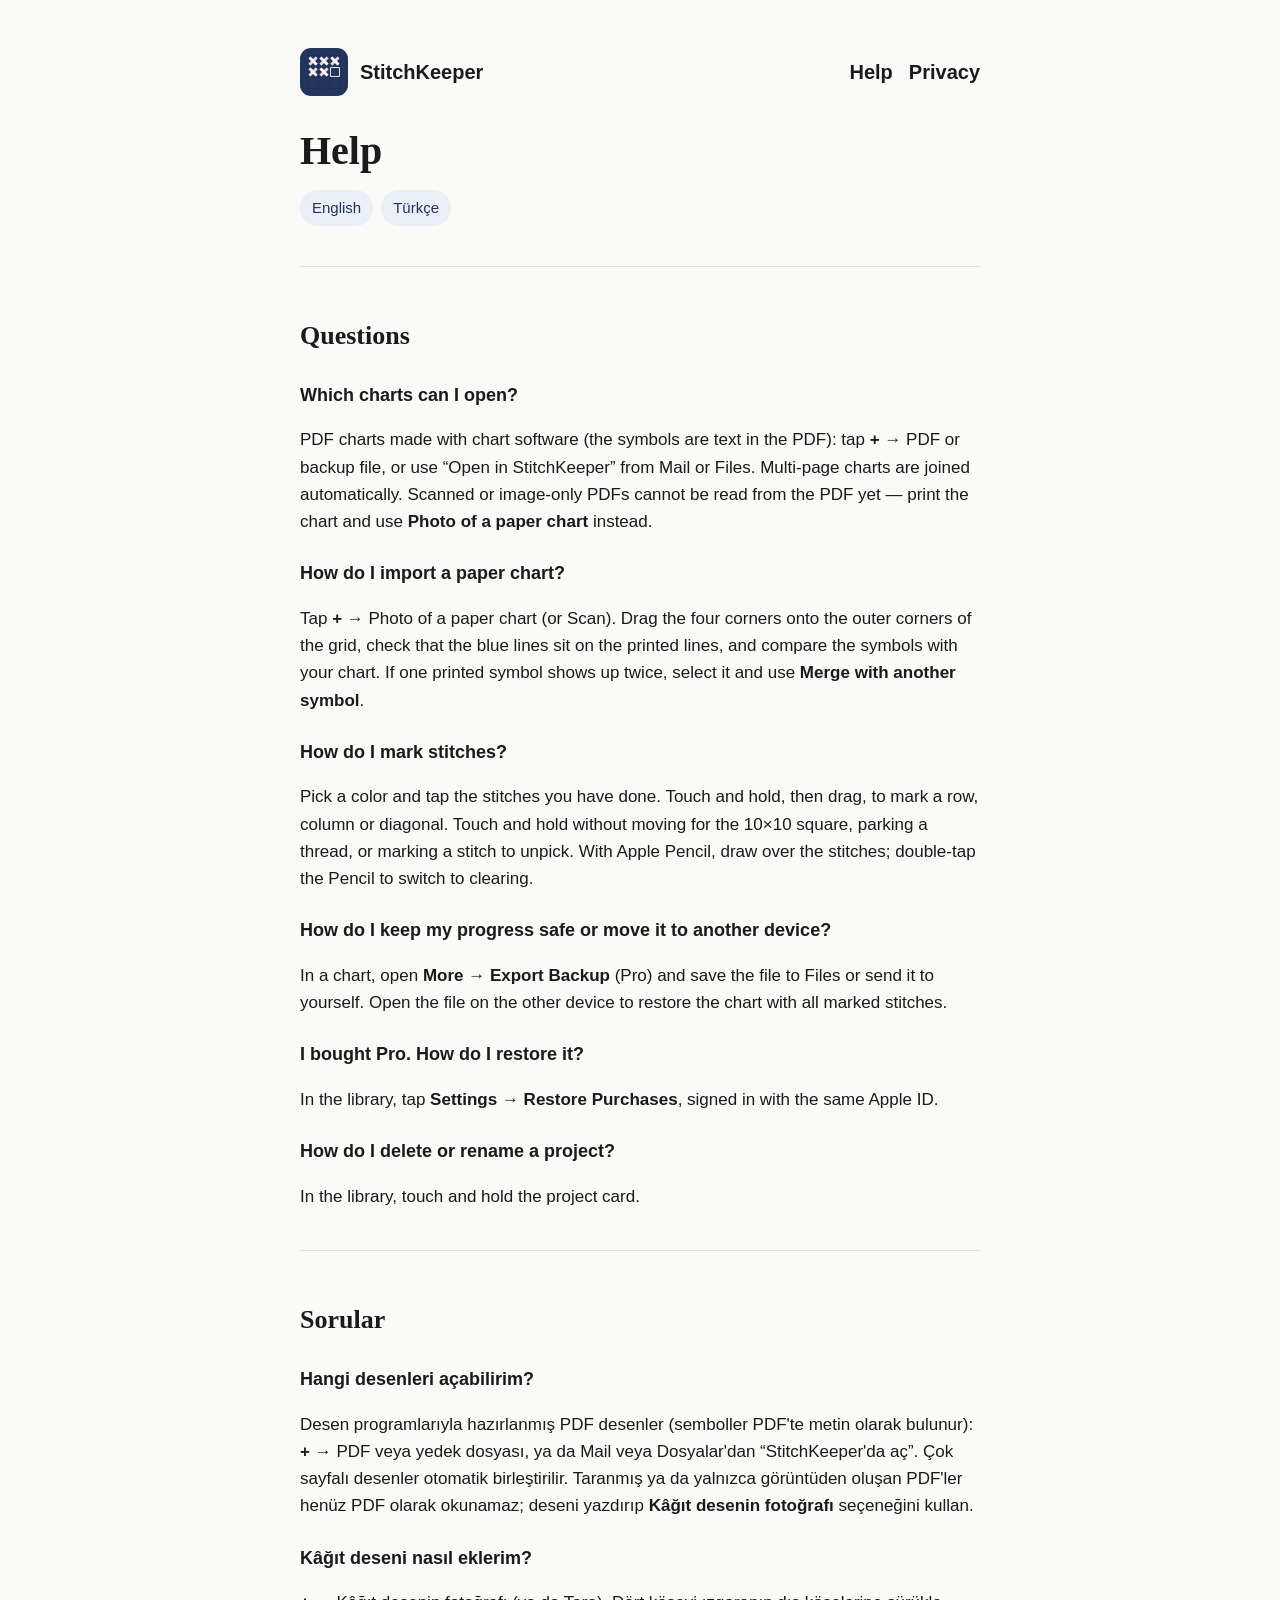
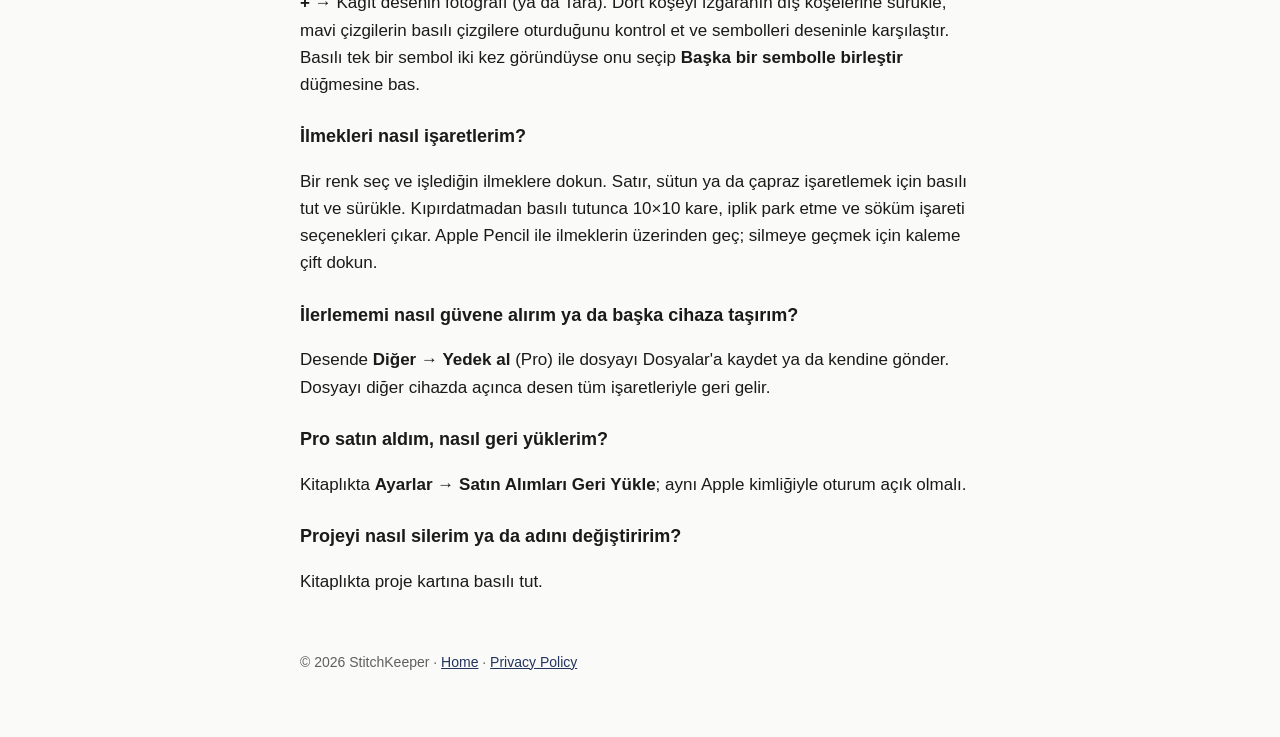
==== support/index.html @ 3dac23a9 "StitchKeeper site: home, privacy policy (5 languages), help Co-Authored-By: Claude Opus 5.5 <noreply" ====
<!doctype html>
<html lang="en">
<head>
<meta charset="utf-8">
<meta name="viewport" content="width=device-width, initial-scale=1">
<title>StitchKeeper Help</title>
<link rel="icon" href="../icon.png">
<link rel="stylesheet" href="../style.css">
</head>
<body>
<main>
  <header class="site">
    <img src="../icon.png" alt="">
    <a href="../">StitchKeeper</a>
    <nav><a href="./">Help</a><a href="../privacy/">Privacy</a></nav>
  </header>

  <h1>Help</h1>
  <div class="langs"><a href="#en">English</a><a href="#tr">Türkçe</a></div>

  <section class="lang" id="en" lang="en">
    <h2>Questions</h2>
    <h3>Which charts can I open?</h3>
    <p>PDF charts made with chart software (the symbols are text in the PDF): tap <strong>+</strong> → PDF or backup file, or use “Open in StitchKeeper” from Mail or Files. Multi-page charts are joined automatically. Scanned or image-only PDFs cannot be read from the PDF yet — print the chart and use <strong>Photo of a paper chart</strong> instead.</p>
    <h3>How do I import a paper chart?</h3>
    <p>Tap <strong>+</strong> → Photo of a paper chart (or Scan). Drag the four corners onto the outer corners of the grid, check that the blue lines sit on the printed lines, and compare the symbols with your chart. If one printed symbol shows up twice, select it and use <strong>Merge with another symbol</strong>.</p>
    <h3>How do I mark stitches?</h3>
    <p>Pick a color and tap the stitches you have done. Touch and hold, then drag, to mark a row, column or diagonal. Touch and hold without moving for the 10×10 square, parking a thread, or marking a stitch to unpick. With Apple Pencil, draw over the stitches; double-tap the Pencil to switch to clearing.</p>
    <h3>How do I keep my progress safe or move it to another device?</h3>
    <p>In a chart, open <strong>More → Export Backup</strong> (Pro) and save the file to Files or send it to yourself. Open the file on the other device to restore the chart with all marked stitches.</p>
    <h3>I bought Pro. How do I restore it?</h3>
    <p>In the library, tap <strong>Settings → Restore Purchases</strong>, signed in with the same Apple ID.</p>
    <h3>How do I delete or rename a project?</h3>
    <p>In the library, touch and hold the project card.</p>
  </section>

  <section class="lang" id="tr" lang="tr">
    <h2>Sorular</h2>
    <h3>Hangi desenleri açabilirim?</h3>
    <p>Desen programlarıyla hazırlanmış PDF desenler (semboller PDF'te metin olarak bulunur): <strong>+</strong> → PDF veya yedek dosyası, ya da Mail veya Dosyalar'dan “StitchKeeper'da aç”. Çok sayfalı desenler otomatik birleştirilir. Taranmış ya da yalnızca görüntüden oluşan PDF'ler henüz PDF olarak okunamaz; deseni yazdırıp <strong>Kâğıt desenin fotoğrafı</strong> seçeneğini kullan.</p>
    <h3>Kâğıt deseni nasıl eklerim?</h3>
    <p><strong>+</strong> → Kâğıt desenin fotoğrafı (ya da Tara). Dört köşeyi ızgaranın dış köşelerine sürükle, mavi çizgilerin basılı çizgilere oturduğunu kontrol et ve sembolleri deseninle karşılaştır. Basılı tek bir sembol iki kez göründüyse onu seçip <strong>Başka bir sembolle birleştir</strong> düğmesine bas.</p>
    <h3>İlmekleri nasıl işaretlerim?</h3>
    <p>Bir renk seç ve işlediğin ilmeklere dokun. Satır, sütun ya da çapraz işaretlemek için basılı tut ve sürükle. Kıpırdatmadan basılı tutunca 10×10 kare, iplik park etme ve söküm işareti seçenekleri çıkar. Apple Pencil ile ilmeklerin üzerinden geç; silmeye geçmek için kaleme çift dokun.</p>
    <h3>İlerlememi nasıl güvene alırım ya da başka cihaza taşırım?</h3>
    <p>Desende <strong>Diğer → Yedek al</strong> (Pro) ile dosyayı Dosyalar'a kaydet ya da kendine gönder. Dosyayı diğer cihazda açınca desen tüm işaretleriyle geri gelir.</p>
    <h3>Pro satın aldım, nasıl geri yüklerim?</h3>
    <p>Kitaplıkta <strong>Ayarlar → Satın Alımları Geri Yükle</strong>; aynı Apple kimliğiyle oturum açık olmalı.</p>
    <h3>Projeyi nasıl silerim ya da adını değiştiririm?</h3>
    <p>Kitaplıkta proje kartına basılı tut.</p>
  </section>

  <!-- Contact: Apple asks for a way to reach the developer on the support page.
       Add it here before App Store submission. -->

  <footer>© 2026 StitchKeeper · <a href="../">Home</a> · <a href="../privacy/">Privacy Policy</a></footer>
</main>
</body>
</html>
---- style.css ----
:root {
  --bg: #FAFAF8; --surface: #FFFFFF; --text: #1A1A1A; --muted: #5F5F5F;
  --accent: #23345E; --accent-soft: #EBEFF7; --line: #E8E0D8;
  color-scheme: light dark;
}
@media (prefers-color-scheme: dark) {
  :root { --bg: #161514; --surface: #21201D; --text: #F6F4F0; --muted: #A6A098;
          --accent: #8FA6DB; --accent-soft: #1C2233; --line: #383530; }
}
* { box-sizing: border-box; }
body { margin: 0; background: var(--bg); color: var(--text);
       font: 17px/1.6 -apple-system, BlinkMacSystemFont, "Segoe UI", Roboto, sans-serif; }
main { max-width: 720px; margin: 0 auto; padding: 48px 20px 64px; }
header.site { display: flex; align-items: center; gap: 12px; margin-bottom: 32px; }
header.site img { width: 48px; height: 48px; border-radius: 11px; }
header.site a { color: var(--text); text-decoration: none; font-weight: 600; font-size: 20px; }
nav { margin-left: auto; display: flex; gap: 16px; font-size: 15px; }
nav a { color: var(--muted); text-decoration: none; }
nav a:hover { color: var(--accent); }
h1 { font-family: "New York", Georgia, serif; font-size: 40px; line-height: 1.15; margin: 0 0 12px; }
h2 { font-family: "New York", Georgia, serif; font-size: 26px; margin: 40px 0 8px; }
h3 { font-size: 18px; margin: 24px 0 4px; }
p, li { color: var(--text); }
.lead { font-size: 20px; color: var(--muted); }
.muted { color: var(--muted); font-size: 15px; }
a { color: var(--accent); }
.card { background: var(--surface); border: 1px solid var(--line); border-radius: 14px; padding: 20px 22px; margin: 16px 0; }
.features { list-style: none; padding: 0; display: grid; gap: 12px; }
.features li { background: var(--surface); border: 1px solid var(--line); border-radius: 12px; padding: 14px 16px; }
.langs { display: flex; flex-wrap: wrap; gap: 8px; margin: 16px 0 8px; }
.langs a { background: var(--accent-soft); padding: 6px 12px; border-radius: 999px; text-decoration: none; font-size: 15px; }
section.lang { border-top: 1px solid var(--line); margin-top: 40px; padding-top: 8px; }
footer { margin-top: 56px; font-size: 14px; color: var(--muted); }
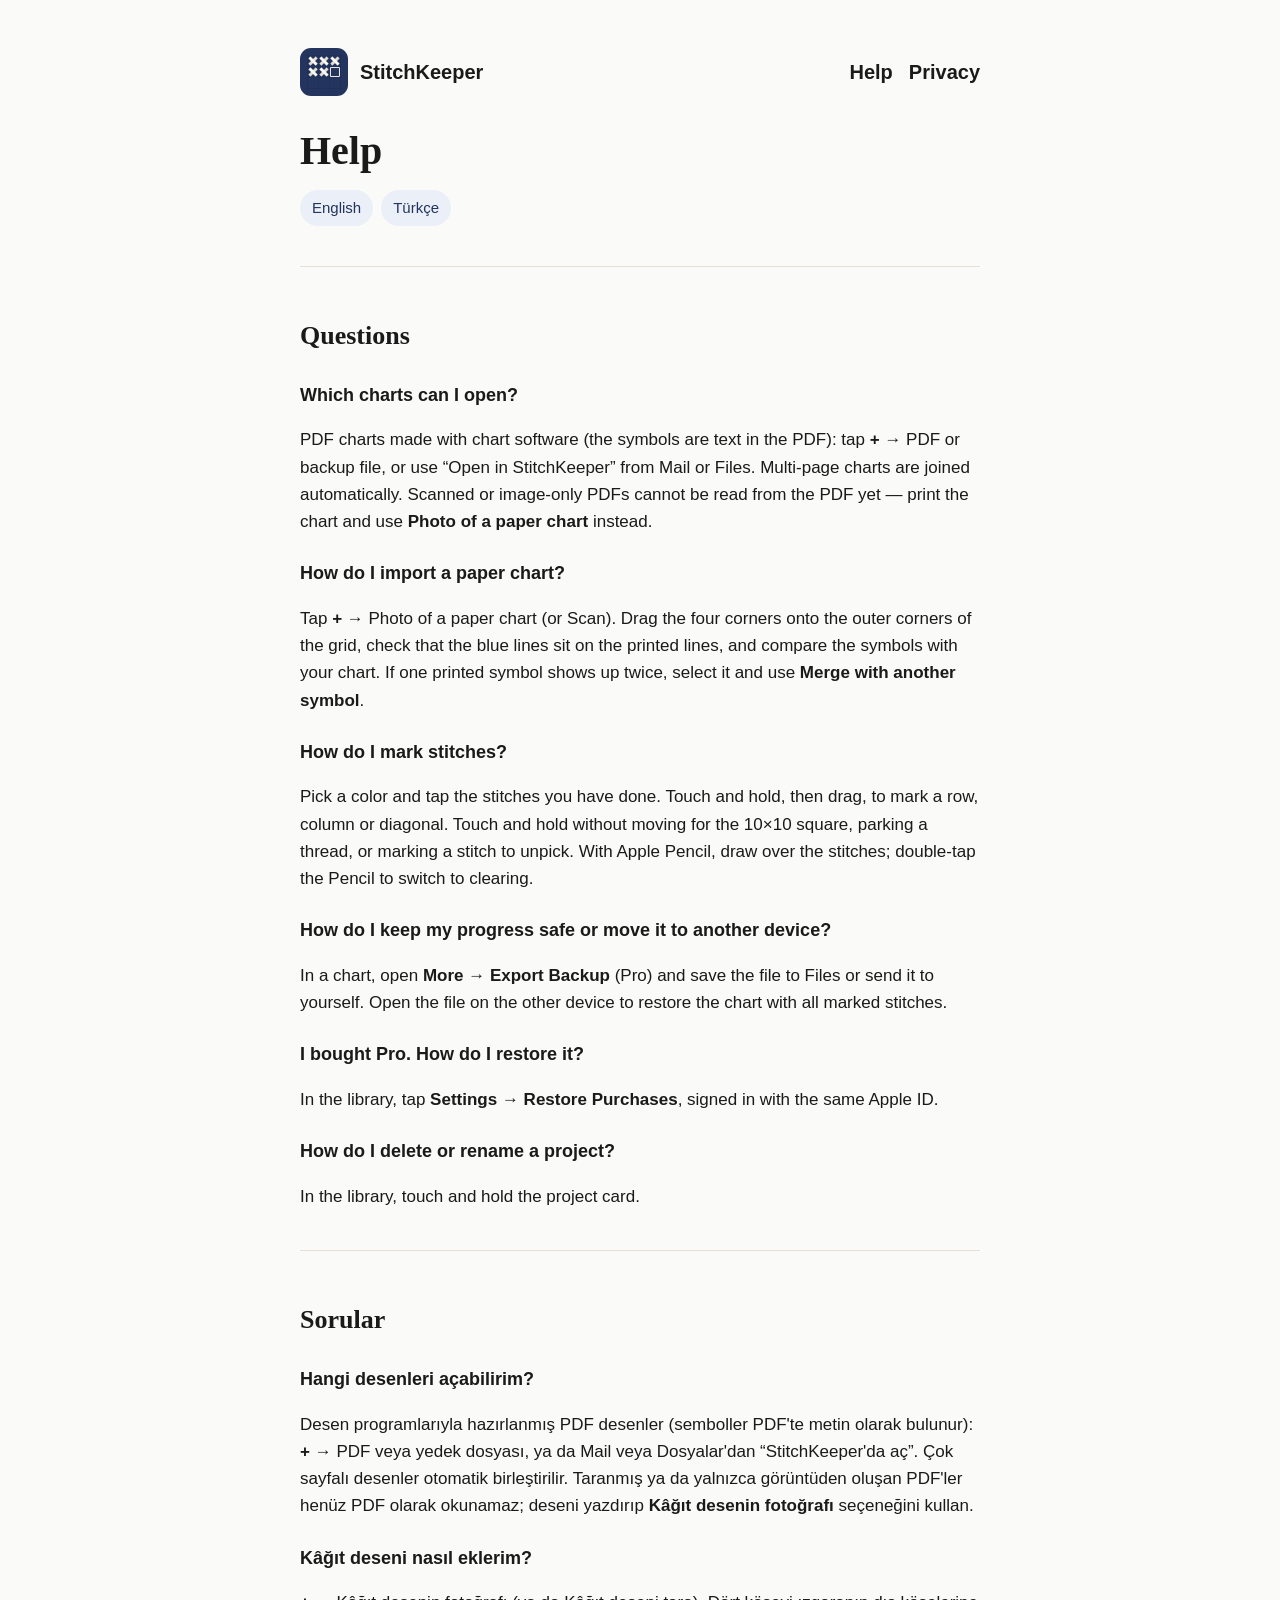
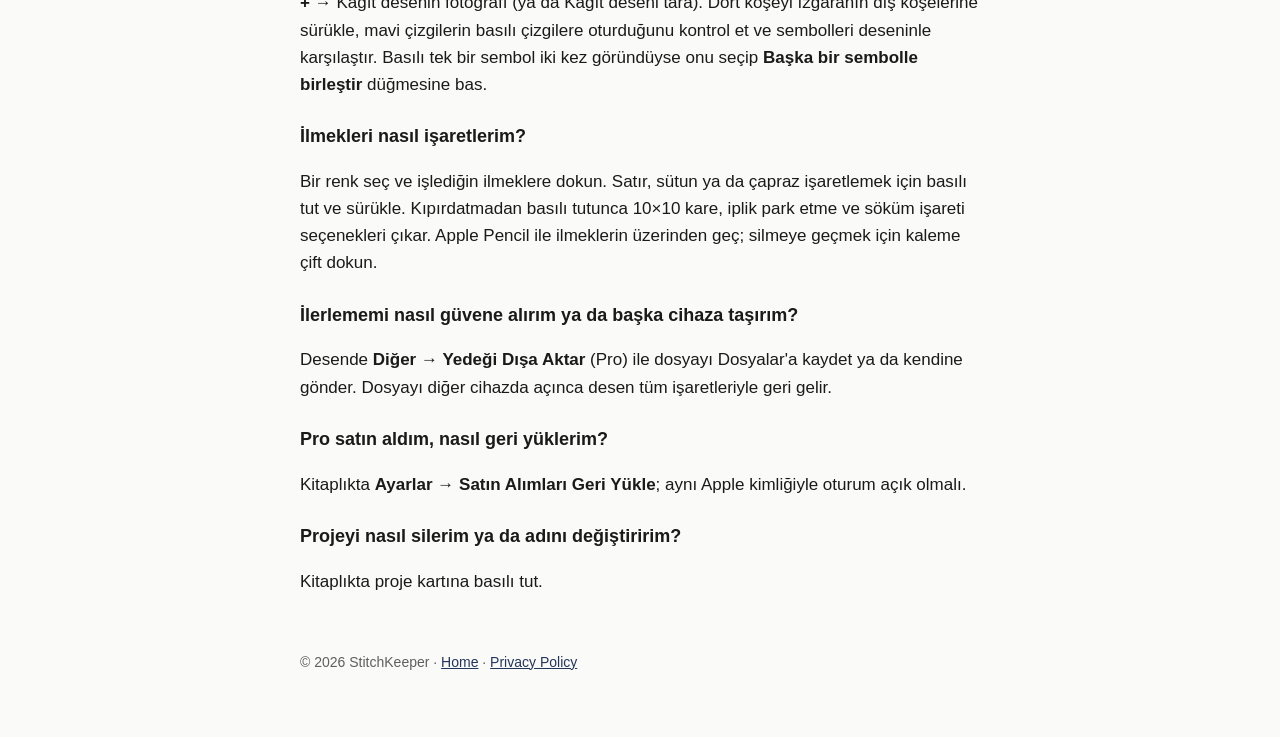
==== commit ea5226de: "Help: exact Turkish button names Co-Authored-By: Claude Opus 5.5 <noreply@anthropic.com>" ====
--- a/support/index.html
+++ b/support/index.html
@@ -39,11 +39,11 @@
     <h3>Hangi desenleri açabilirim?</h3>
     <p>Desen programlarıyla hazırlanmış PDF desenler (semboller PDF'te metin olarak bulunur): <strong>+</strong> → PDF veya yedek dosyası, ya da Mail veya Dosyalar'dan “StitchKeeper'da aç”. Çok sayfalı desenler otomatik birleştirilir. Taranmış ya da yalnızca görüntüden oluşan PDF'ler henüz PDF olarak okunamaz; deseni yazdırıp <strong>Kâğıt desenin fotoğrafı</strong> seçeneğini kullan.</p>
     <h3>Kâğıt deseni nasıl eklerim?</h3>
-    <p><strong>+</strong> → Kâğıt desenin fotoğrafı (ya da Tara). Dört köşeyi ızgaranın dış köşelerine sürükle, mavi çizgilerin basılı çizgilere oturduğunu kontrol et ve sembolleri deseninle karşılaştır. Basılı tek bir sembol iki kez göründüyse onu seçip <strong>Başka bir sembolle birleştir</strong> düğmesine bas.</p>
+    <p><strong>+</strong> → Kâğıt desenin fotoğrafı (ya da Kâğıt deseni tara). Dört köşeyi ızgaranın dış köşelerine sürükle, mavi çizgilerin basılı çizgilere oturduğunu kontrol et ve sembolleri deseninle karşılaştır. Basılı tek bir sembol iki kez göründüyse onu seçip <strong>Başka bir sembolle birleştir</strong> düğmesine bas.</p>
     <h3>İlmekleri nasıl işaretlerim?</h3>
     <p>Bir renk seç ve işlediğin ilmeklere dokun. Satır, sütun ya da çapraz işaretlemek için basılı tut ve sürükle. Kıpırdatmadan basılı tutunca 10×10 kare, iplik park etme ve söküm işareti seçenekleri çıkar. Apple Pencil ile ilmeklerin üzerinden geç; silmeye geçmek için kaleme çift dokun.</p>
     <h3>İlerlememi nasıl güvene alırım ya da başka cihaza taşırım?</h3>
-    <p>Desende <strong>Diğer → Yedek al</strong> (Pro) ile dosyayı Dosyalar'a kaydet ya da kendine gönder. Dosyayı diğer cihazda açınca desen tüm işaretleriyle geri gelir.</p>
+    <p>Desende <strong>Diğer → Yedeği Dışa Aktar</strong> (Pro) ile dosyayı Dosyalar'a kaydet ya da kendine gönder. Dosyayı diğer cihazda açınca desen tüm işaretleriyle geri gelir.</p>
     <h3>Pro satın aldım, nasıl geri yüklerim?</h3>
     <p>Kitaplıkta <strong>Ayarlar → Satın Alımları Geri Yükle</strong>; aynı Apple kimliğiyle oturum açık olmalı.</p>
     <h3>Projeyi nasıl silerim ya da adını değiştiririm?</h3>
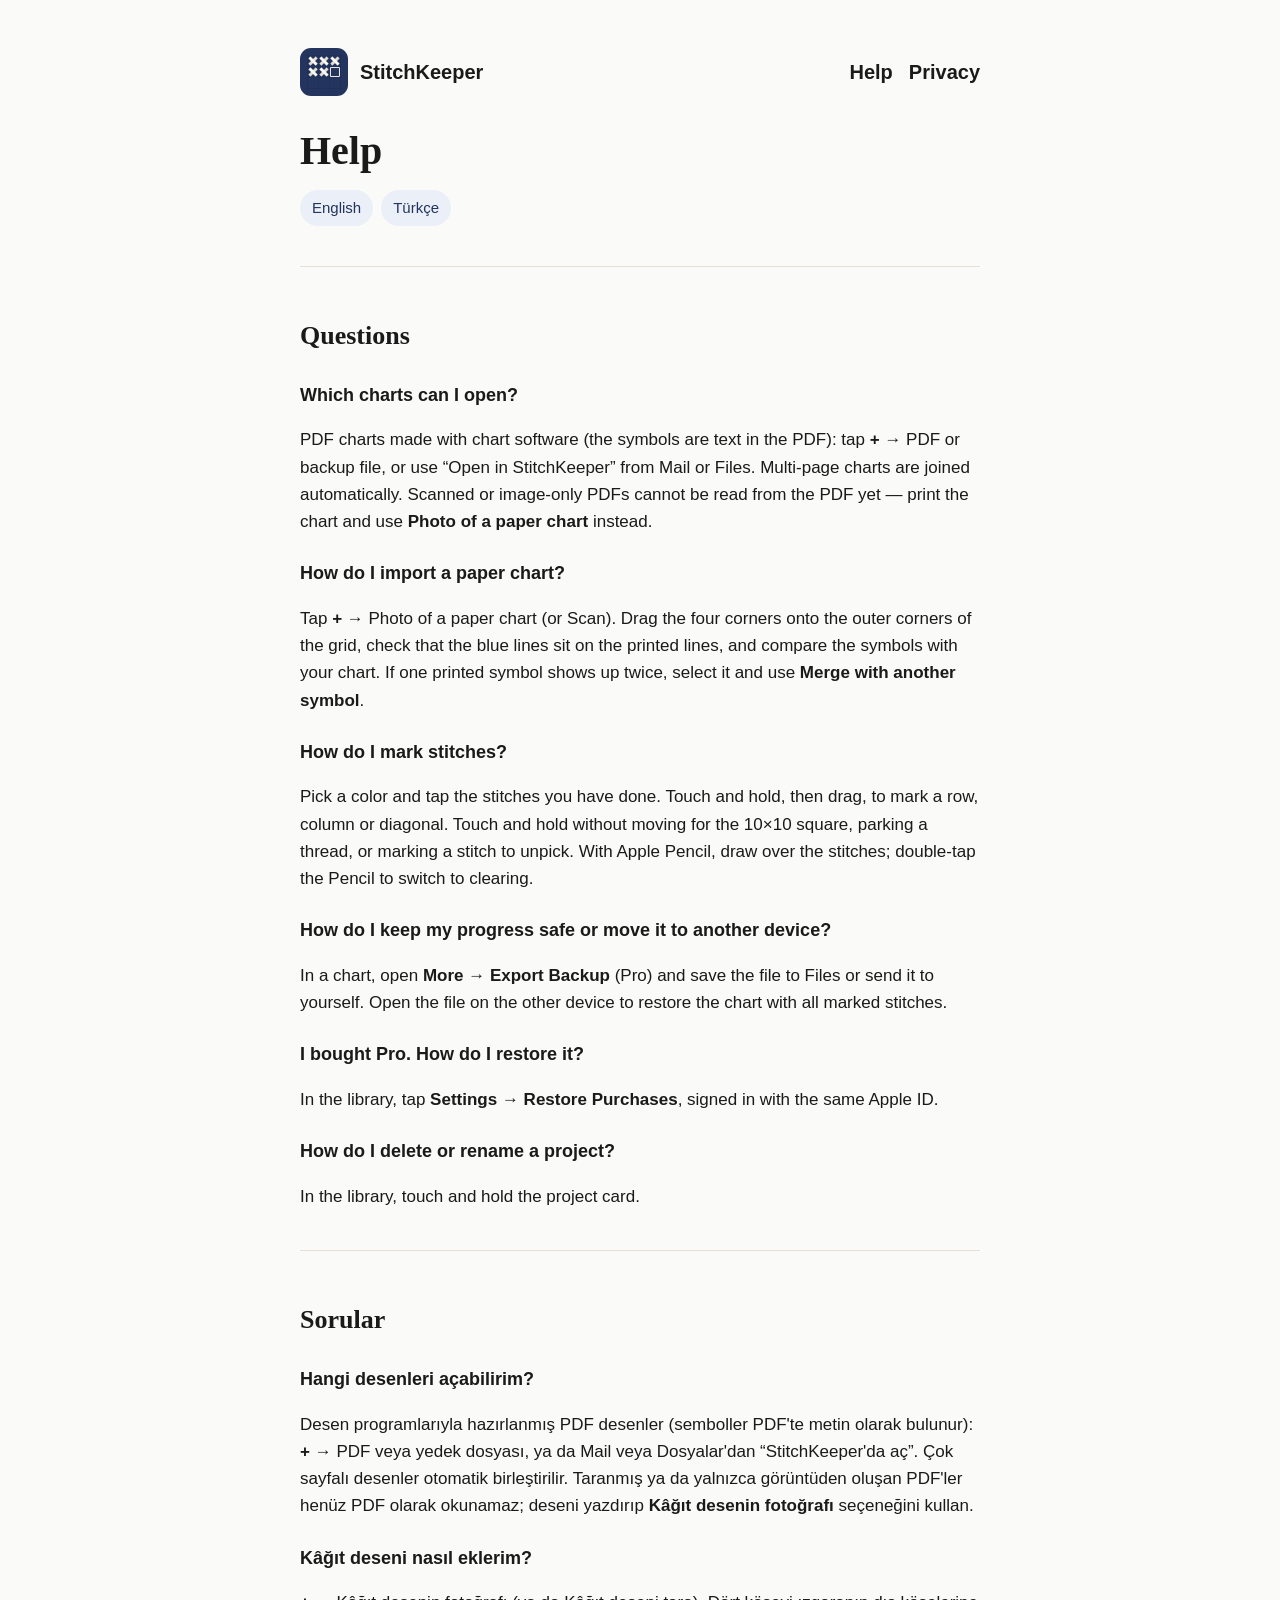
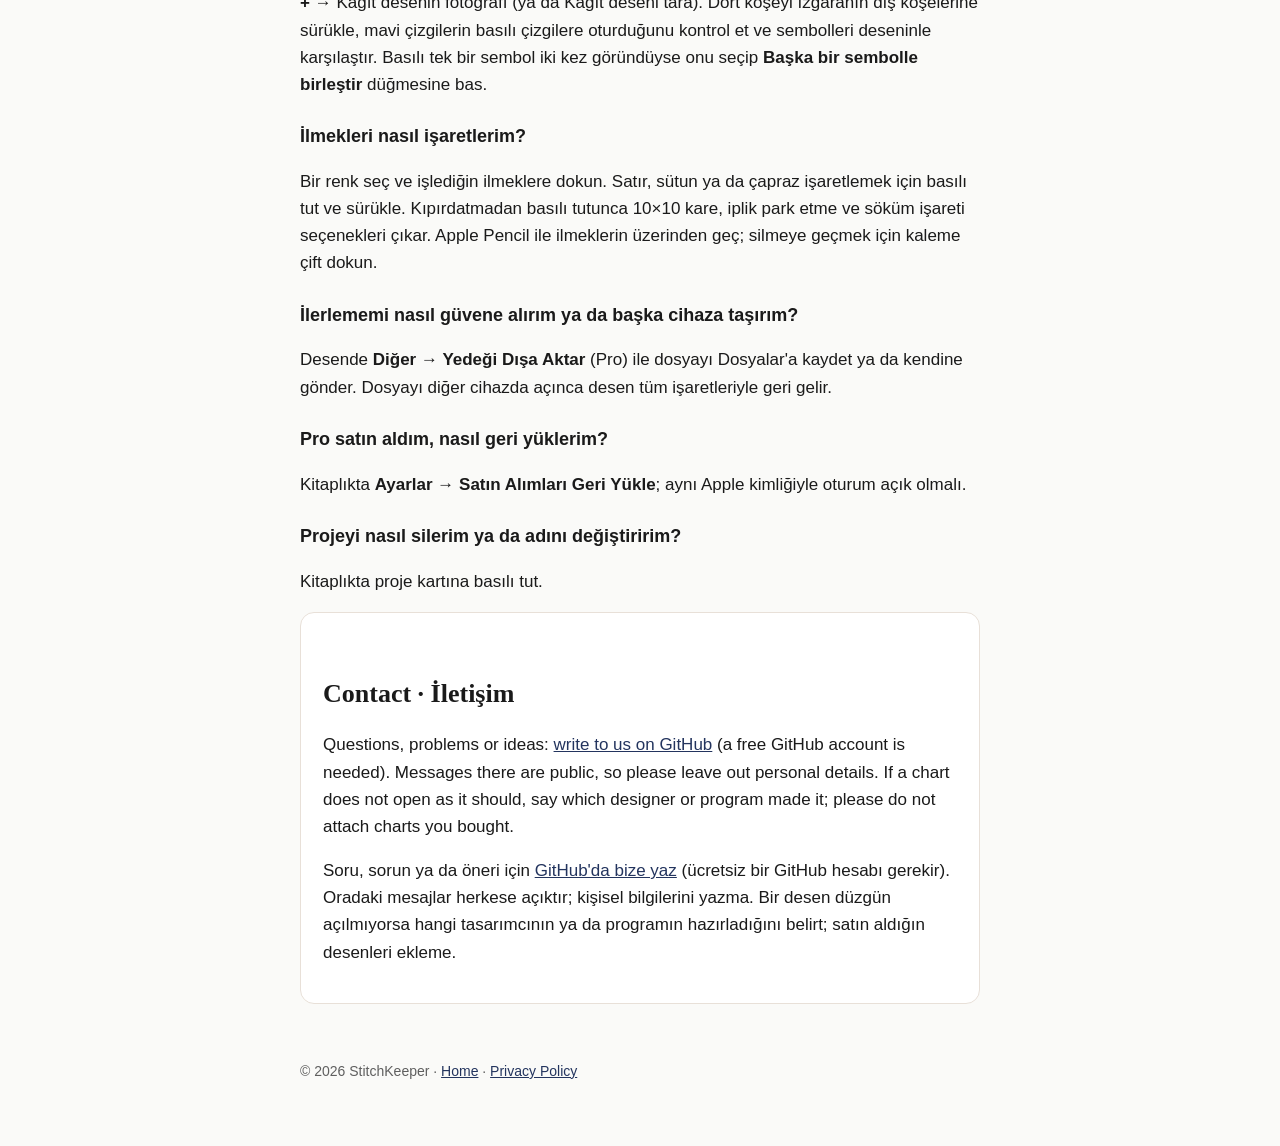
==== commit a9e23830: "Help: contact through GitHub issues; privacy: project photos Co-Authored-By: Claude Opus 5.5 <norepl" ====
--- a/support/index.html
+++ b/support/index.html
@@ -50,8 +50,11 @@
     <p>Kitaplıkta proje kartına basılı tut.</p>
   </section>
 
-  <!-- Contact: Apple asks for a way to reach the developer on the support page.
-       Add it here before App Store submission. -->
+  <section class="card" id="contact">
+    <h2>Contact · İletişim</h2>
+    <p lang="en">Questions, problems or ideas: <a href="https://github.com/stitchkeeper/stitchkeeper.github.io/issues/new">write to us on GitHub</a> (a free GitHub account is needed). Messages there are public, so please leave out personal details. If a chart does not open as it should, say which designer or program made it; please do not attach charts you bought.</p>
+    <p lang="tr">Soru, sorun ya da öneri için <a href="https://github.com/stitchkeeper/stitchkeeper.github.io/issues/new">GitHub'da bize yaz</a> (ücretsiz bir GitHub hesabı gerekir). Oradaki mesajlar herkese açıktır; kişisel bilgilerini yazma. Bir desen düzgün açılmıyorsa hangi tasarımcının ya da programın hazırladığını belirt; satın aldığın desenleri ekleme.</p>
+  </section>
 
   <footer>© 2026 StitchKeeper · <a href="../">Home</a> · <a href="../privacy/">Privacy Policy</a></footer>
 </main>
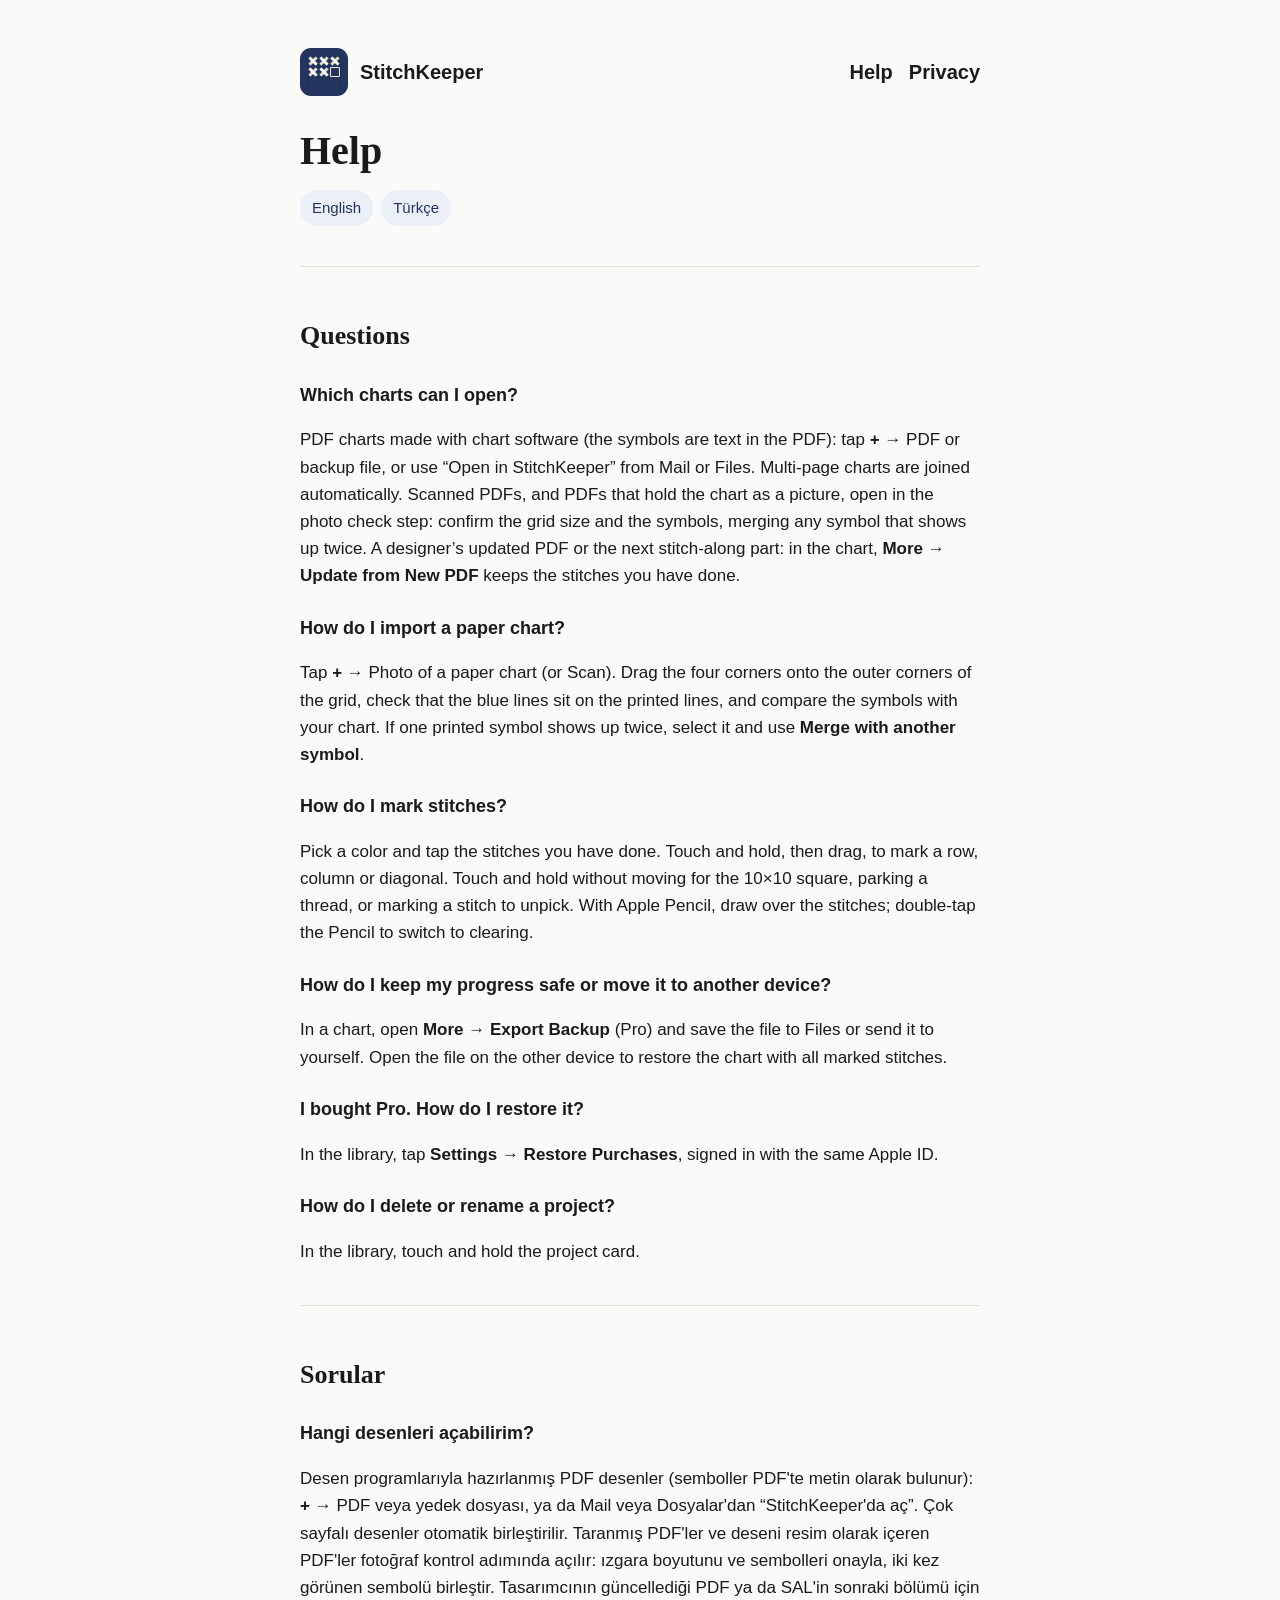
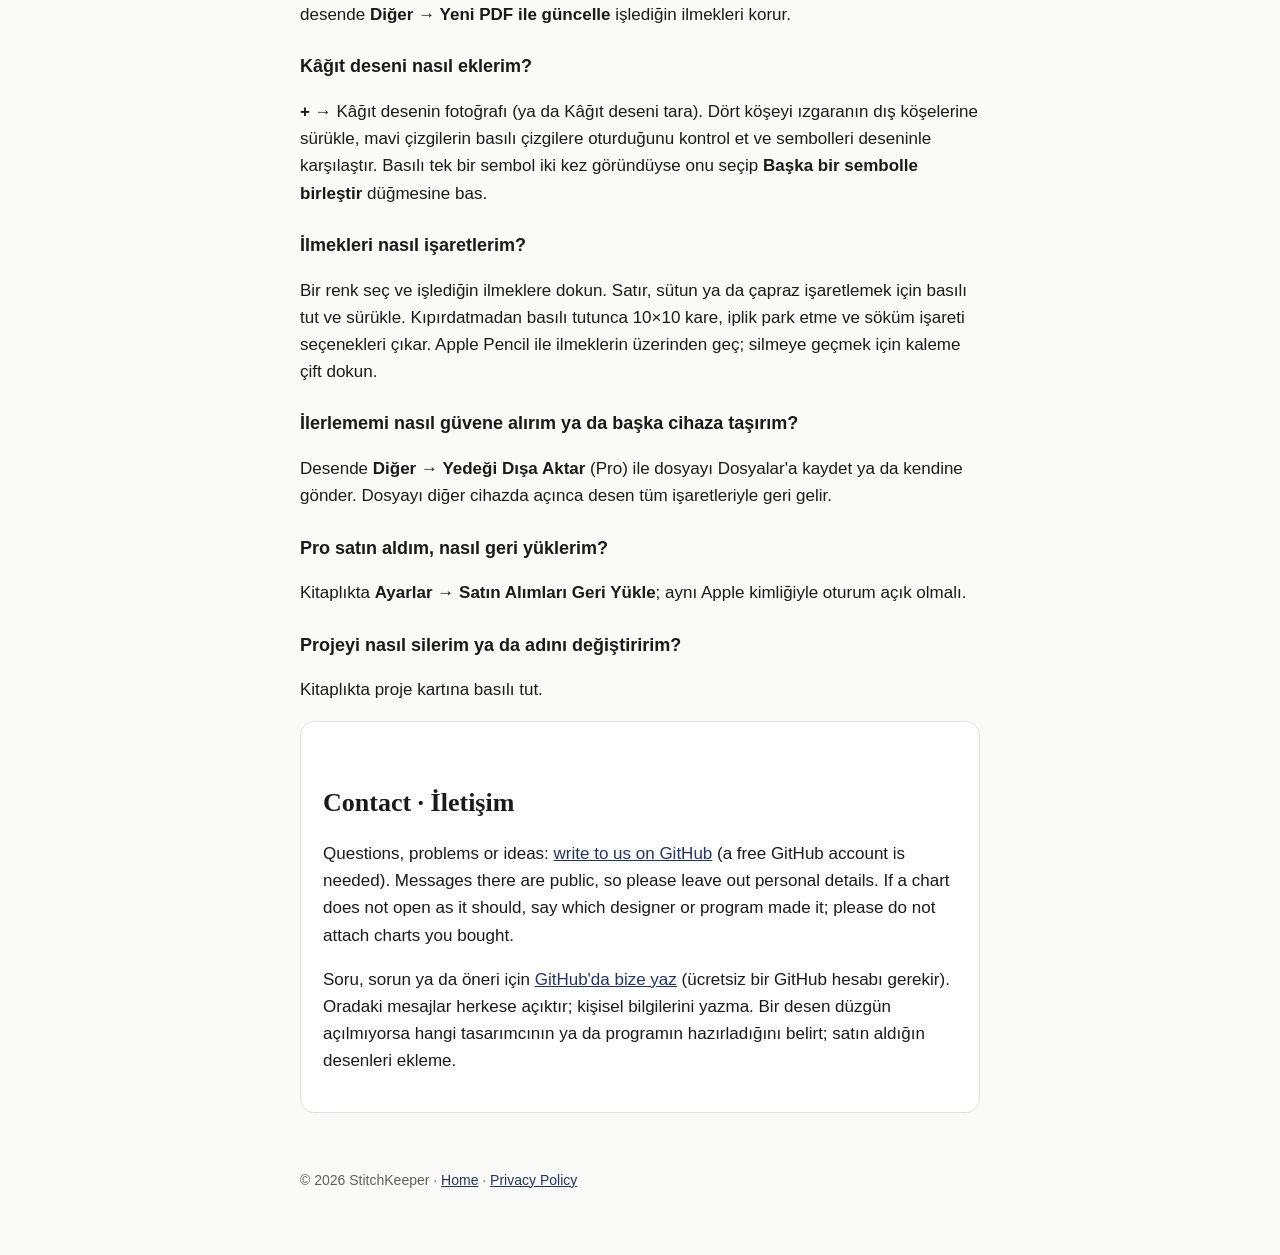
==== commit 4a1ff6e2: "Help: picture PDFs and Update from New PDF; Privacy: optional iCloud sync Co-Authored-By: Claude Opu" ====
--- a/support/index.html
+++ b/support/index.html
@@ -21,7 +21,7 @@
   <section class="lang" id="en" lang="en">
     <h2>Questions</h2>
     <h3>Which charts can I open?</h3>
-    <p>PDF charts made with chart software (the symbols are text in the PDF): tap <strong>+</strong> → PDF or backup file, or use “Open in StitchKeeper” from Mail or Files. Multi-page charts are joined automatically. Scanned or image-only PDFs cannot be read from the PDF yet — print the chart and use <strong>Photo of a paper chart</strong> instead.</p>
+    <p>PDF charts made with chart software (the symbols are text in the PDF): tap <strong>+</strong> → PDF or backup file, or use “Open in StitchKeeper” from Mail or Files. Multi-page charts are joined automatically. Scanned PDFs, and PDFs that hold the chart as a picture, open in the photo check step: confirm the grid size and the symbols, merging any symbol that shows up twice. A designer’s updated PDF or the next stitch-along part: in the chart, <strong>More → Update from New PDF</strong> keeps the stitches you have done.</p>
     <h3>How do I import a paper chart?</h3>
     <p>Tap <strong>+</strong> → Photo of a paper chart (or Scan). Drag the four corners onto the outer corners of the grid, check that the blue lines sit on the printed lines, and compare the symbols with your chart. If one printed symbol shows up twice, select it and use <strong>Merge with another symbol</strong>.</p>
     <h3>How do I mark stitches?</h3>
@@ -37,7 +37,7 @@
   <section class="lang" id="tr" lang="tr">
     <h2>Sorular</h2>
     <h3>Hangi desenleri açabilirim?</h3>
-    <p>Desen programlarıyla hazırlanmış PDF desenler (semboller PDF'te metin olarak bulunur): <strong>+</strong> → PDF veya yedek dosyası, ya da Mail veya Dosyalar'dan “StitchKeeper'da aç”. Çok sayfalı desenler otomatik birleştirilir. Taranmış ya da yalnızca görüntüden oluşan PDF'ler henüz PDF olarak okunamaz; deseni yazdırıp <strong>Kâğıt desenin fotoğrafı</strong> seçeneğini kullan.</p>
+    <p>Desen programlarıyla hazırlanmış PDF desenler (semboller PDF'te metin olarak bulunur): <strong>+</strong> → PDF veya yedek dosyası, ya da Mail veya Dosyalar'dan “StitchKeeper'da aç”. Çok sayfalı desenler otomatik birleştirilir. Taranmış PDF'ler ve deseni resim olarak içeren PDF'ler fotoğraf kontrol adımında açılır: ızgara boyutunu ve sembolleri onayla, iki kez görünen sembolü birleştir. Tasarımcının güncellediği PDF ya da SAL'in sonraki bölümü için desende <strong>Diğer → Yeni PDF ile güncelle</strong> işlediğin ilmekleri korur.</p>
     <h3>Kâğıt deseni nasıl eklerim?</h3>
     <p><strong>+</strong> → Kâğıt desenin fotoğrafı (ya da Kâğıt deseni tara). Dört köşeyi ızgaranın dış köşelerine sürükle, mavi çizgilerin basılı çizgilere oturduğunu kontrol et ve sembolleri deseninle karşılaştır. Basılı tek bir sembol iki kez göründüyse onu seçip <strong>Başka bir sembolle birleştir</strong> düğmesine bas.</p>
     <h3>İlmekleri nasıl işaretlerim?</h3>
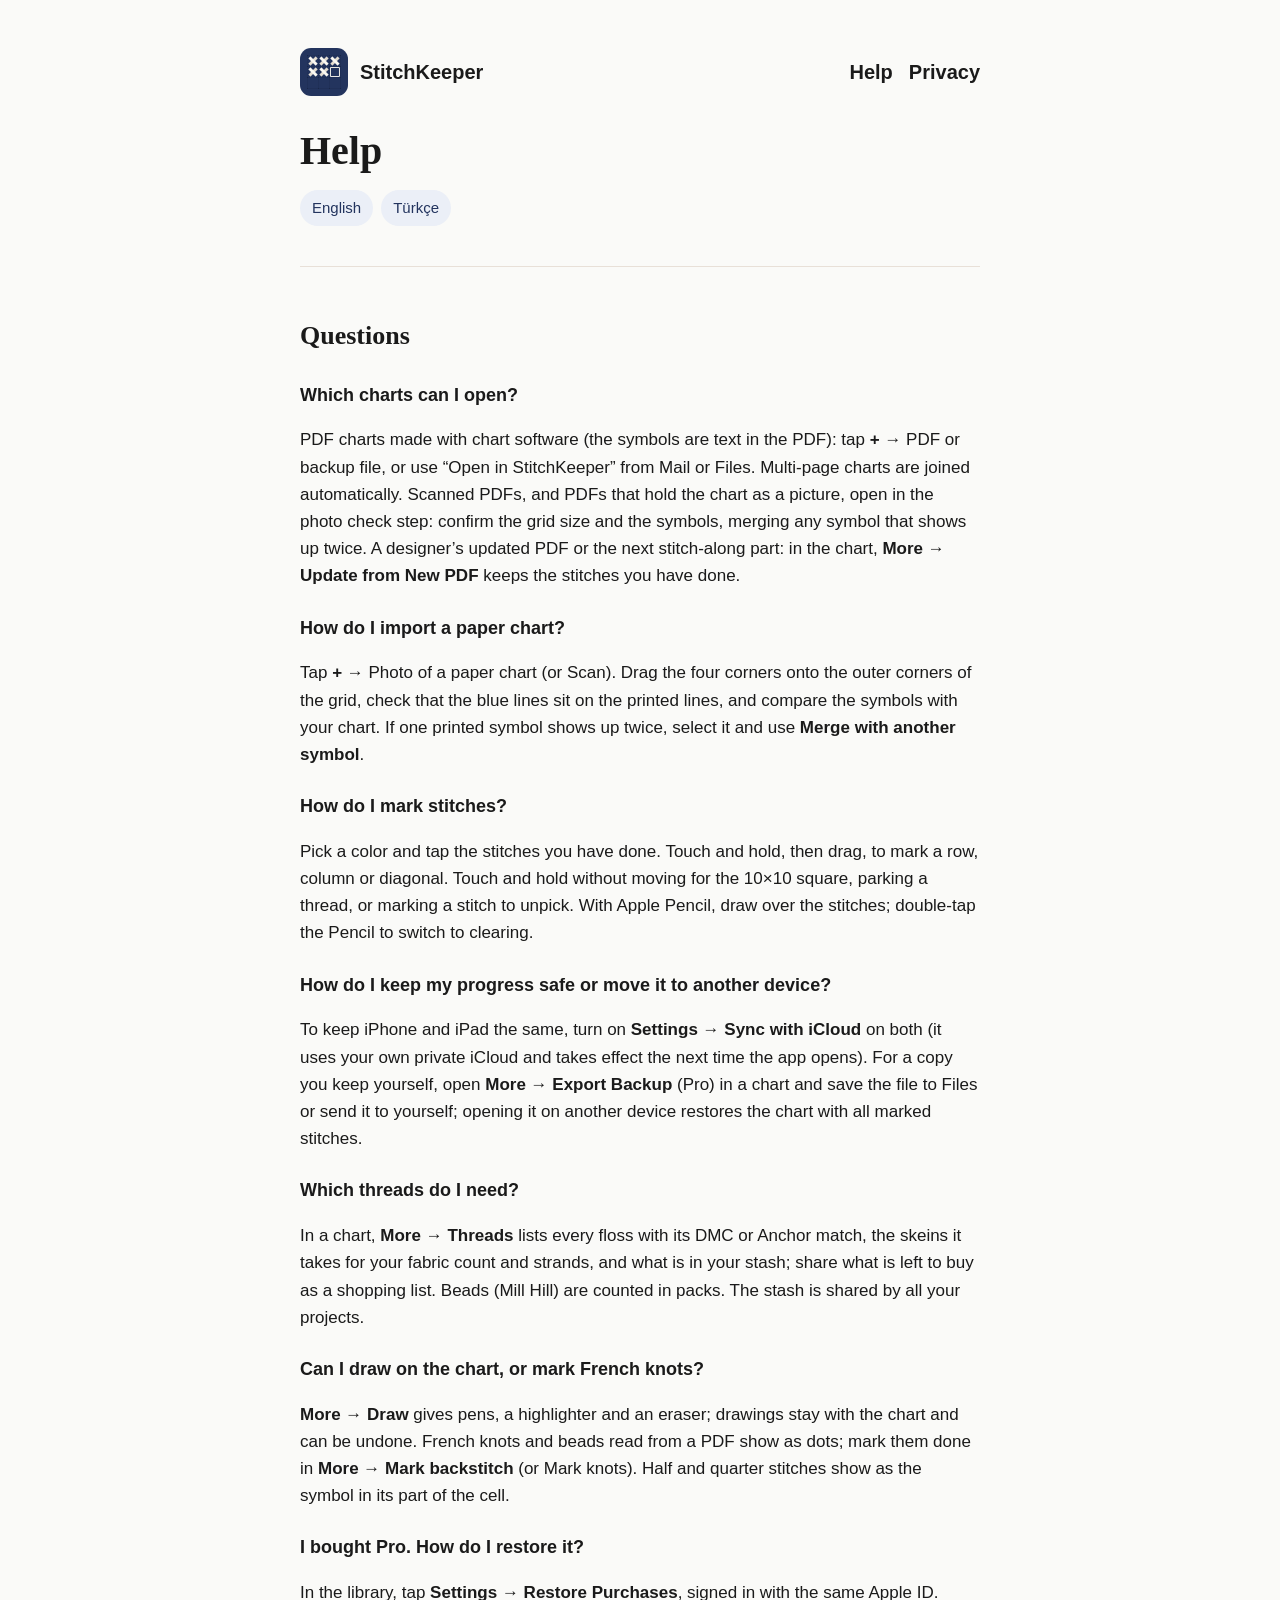
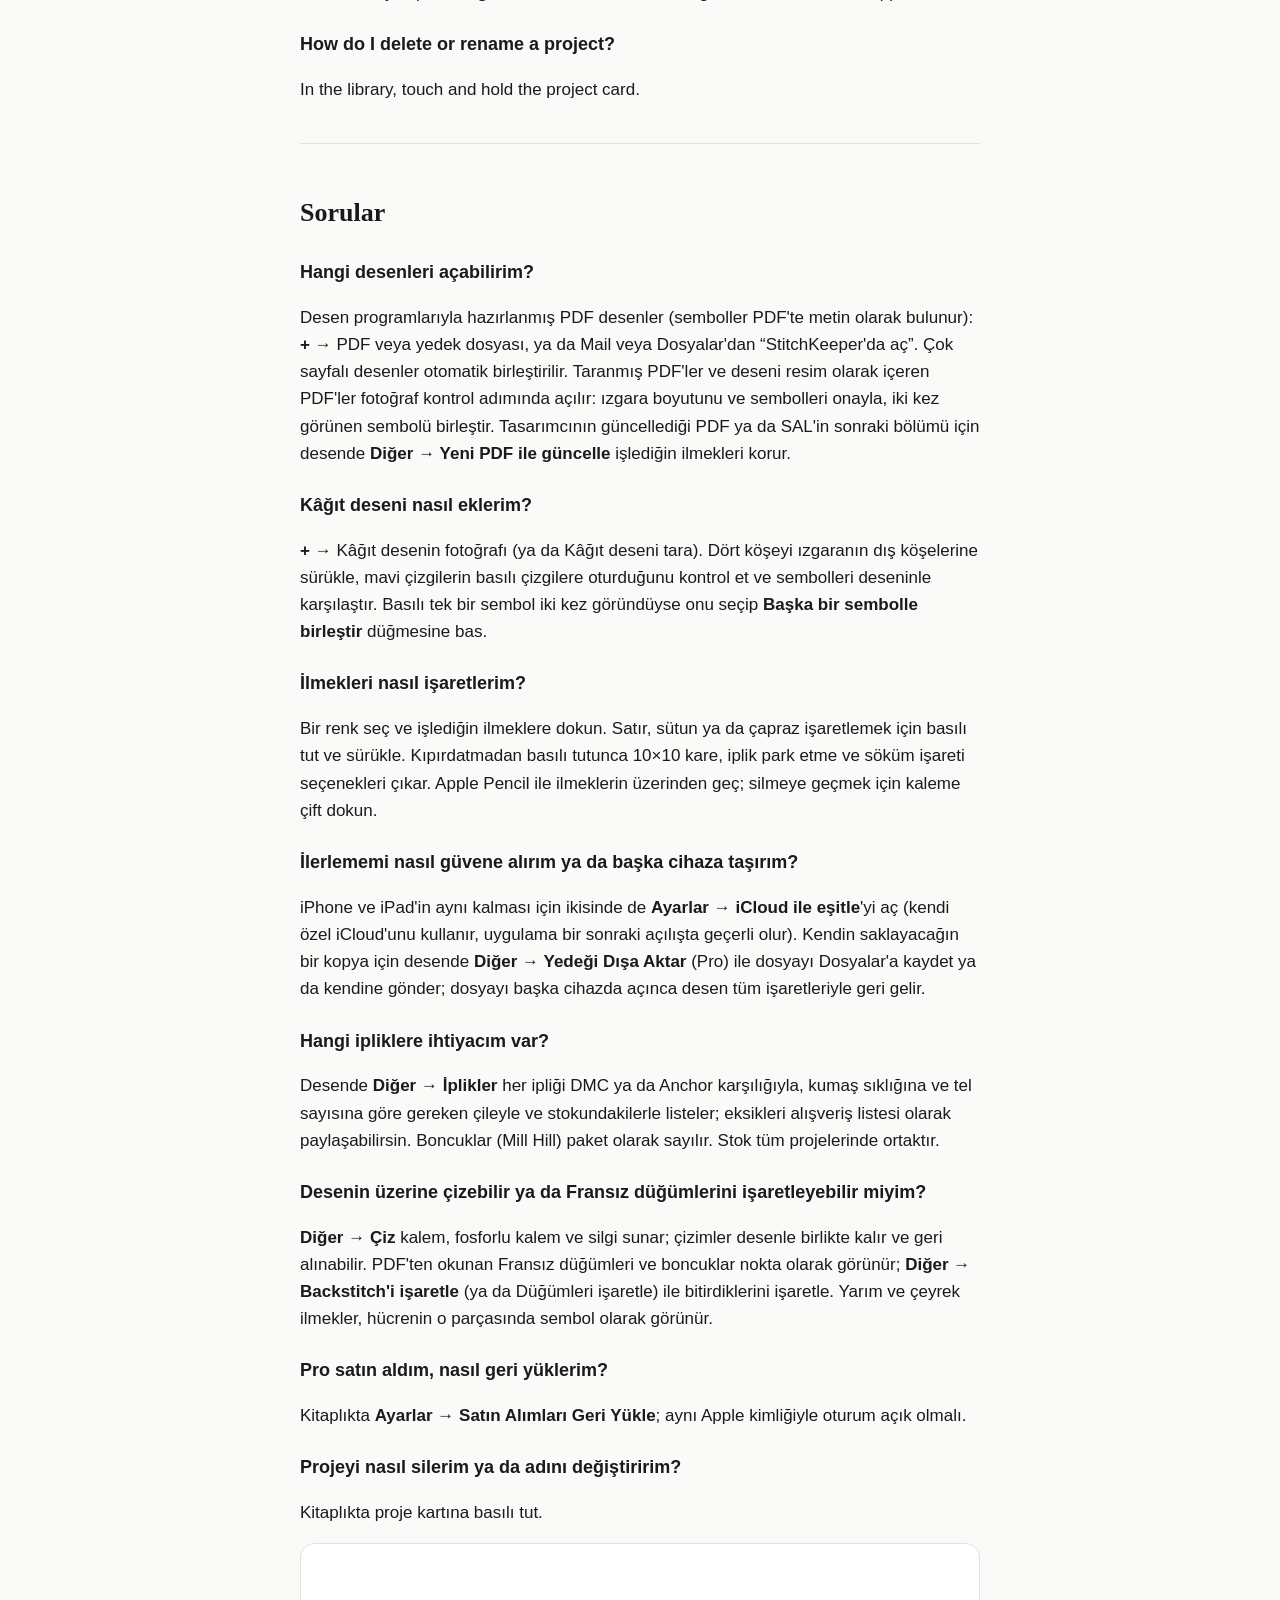
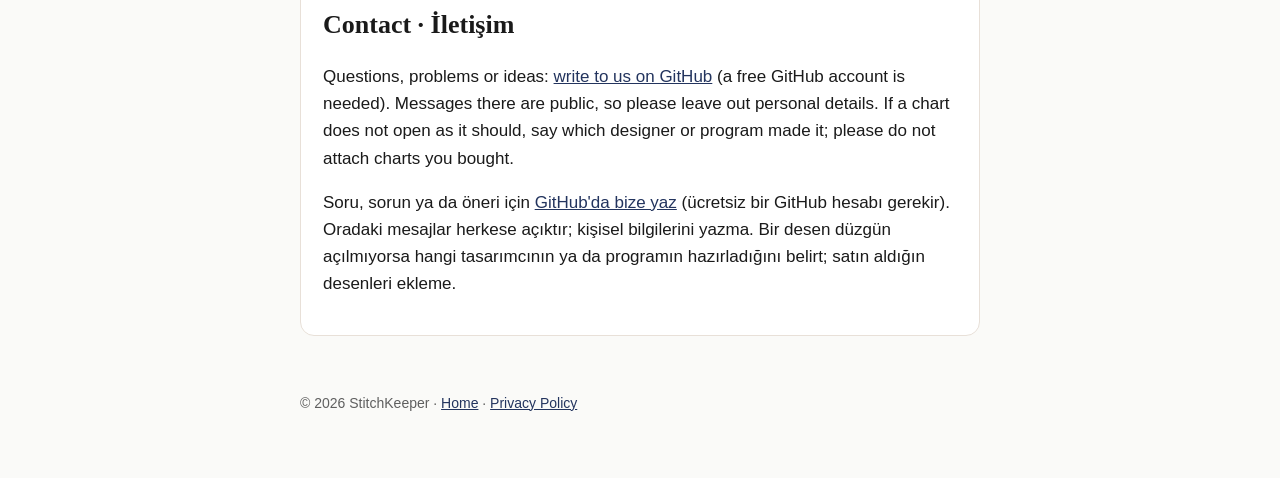
==== commit 394eeda1: "Help: iCloud sync, threads and stash, drawing, knots and beads Co-Authored-By: Claude Opus 5.5 <nore" ====
--- a/support/index.html
+++ b/support/index.html
@@ -27,7 +27,11 @@
     <h3>How do I mark stitches?</h3>
     <p>Pick a color and tap the stitches you have done. Touch and hold, then drag, to mark a row, column or diagonal. Touch and hold without moving for the 10×10 square, parking a thread, or marking a stitch to unpick. With Apple Pencil, draw over the stitches; double-tap the Pencil to switch to clearing.</p>
     <h3>How do I keep my progress safe or move it to another device?</h3>
-    <p>In a chart, open <strong>More → Export Backup</strong> (Pro) and save the file to Files or send it to yourself. Open the file on the other device to restore the chart with all marked stitches.</p>
+    <p>To keep iPhone and iPad the same, turn on <strong>Settings → Sync with iCloud</strong> on both (it uses your own private iCloud and takes effect the next time the app opens). For a copy you keep yourself, open <strong>More → Export Backup</strong> (Pro) in a chart and save the file to Files or send it to yourself; opening it on another device restores the chart with all marked stitches.</p>
+    <h3>Which threads do I need?</h3>
+    <p>In a chart, <strong>More → Threads</strong> lists every floss with its DMC or Anchor match, the skeins it takes for your fabric count and strands, and what is in your stash; share what is left to buy as a shopping list. Beads (Mill Hill) are counted in packs. The stash is shared by all your projects.</p>
+    <h3>Can I draw on the chart, or mark French knots?</h3>
+    <p><strong>More → Draw</strong> gives pens, a highlighter and an eraser; drawings stay with the chart and can be undone. French knots and beads read from a PDF show as dots; mark them done in <strong>More → Mark backstitch</strong> (or Mark knots). Half and quarter stitches show as the symbol in its part of the cell.</p>
     <h3>I bought Pro. How do I restore it?</h3>
     <p>In the library, tap <strong>Settings → Restore Purchases</strong>, signed in with the same Apple ID.</p>
     <h3>How do I delete or rename a project?</h3>
@@ -43,7 +47,11 @@
     <h3>İlmekleri nasıl işaretlerim?</h3>
     <p>Bir renk seç ve işlediğin ilmeklere dokun. Satır, sütun ya da çapraz işaretlemek için basılı tut ve sürükle. Kıpırdatmadan basılı tutunca 10×10 kare, iplik park etme ve söküm işareti seçenekleri çıkar. Apple Pencil ile ilmeklerin üzerinden geç; silmeye geçmek için kaleme çift dokun.</p>
     <h3>İlerlememi nasıl güvene alırım ya da başka cihaza taşırım?</h3>
-    <p>Desende <strong>Diğer → Yedeği Dışa Aktar</strong> (Pro) ile dosyayı Dosyalar'a kaydet ya da kendine gönder. Dosyayı diğer cihazda açınca desen tüm işaretleriyle geri gelir.</p>
+    <p>iPhone ve iPad'in aynı kalması için ikisinde de <strong>Ayarlar → iCloud ile eşitle</strong>'yi aç (kendi özel iCloud'unu kullanır, uygulama bir sonraki açılışta geçerli olur). Kendin saklayacağın bir kopya için desende <strong>Diğer → Yedeği Dışa Aktar</strong> (Pro) ile dosyayı Dosyalar'a kaydet ya da kendine gönder; dosyayı başka cihazda açınca desen tüm işaretleriyle geri gelir.</p>
+    <h3>Hangi ipliklere ihtiyacım var?</h3>
+    <p>Desende <strong>Diğer → İplikler</strong> her ipliği DMC ya da Anchor karşılığıyla, kumaş sıklığına ve tel sayısına göre gereken çileyle ve stokundakilerle listeler; eksikleri alışveriş listesi olarak paylaşabilirsin. Boncuklar (Mill Hill) paket olarak sayılır. Stok tüm projelerinde ortaktır.</p>
+    <h3>Desenin üzerine çizebilir ya da Fransız düğümlerini işaretleyebilir miyim?</h3>
+    <p><strong>Diğer → Çiz</strong> kalem, fosforlu kalem ve silgi sunar; çizimler desenle birlikte kalır ve geri alınabilir. PDF'ten okunan Fransız düğümleri ve boncuklar nokta olarak görünür; <strong>Diğer → Backstitch'i işaretle</strong> (ya da Düğümleri işaretle) ile bitirdiklerini işaretle. Yarım ve çeyrek ilmekler, hücrenin o parçasında sembol olarak görünür.</p>
     <h3>Pro satın aldım, nasıl geri yüklerim?</h3>
     <p>Kitaplıkta <strong>Ayarlar → Satın Alımları Geri Yükle</strong>; aynı Apple kimliğiyle oturum açık olmalı.</p>
     <h3>Projeyi nasıl silerim ya da adını değiştiririm?</h3>
